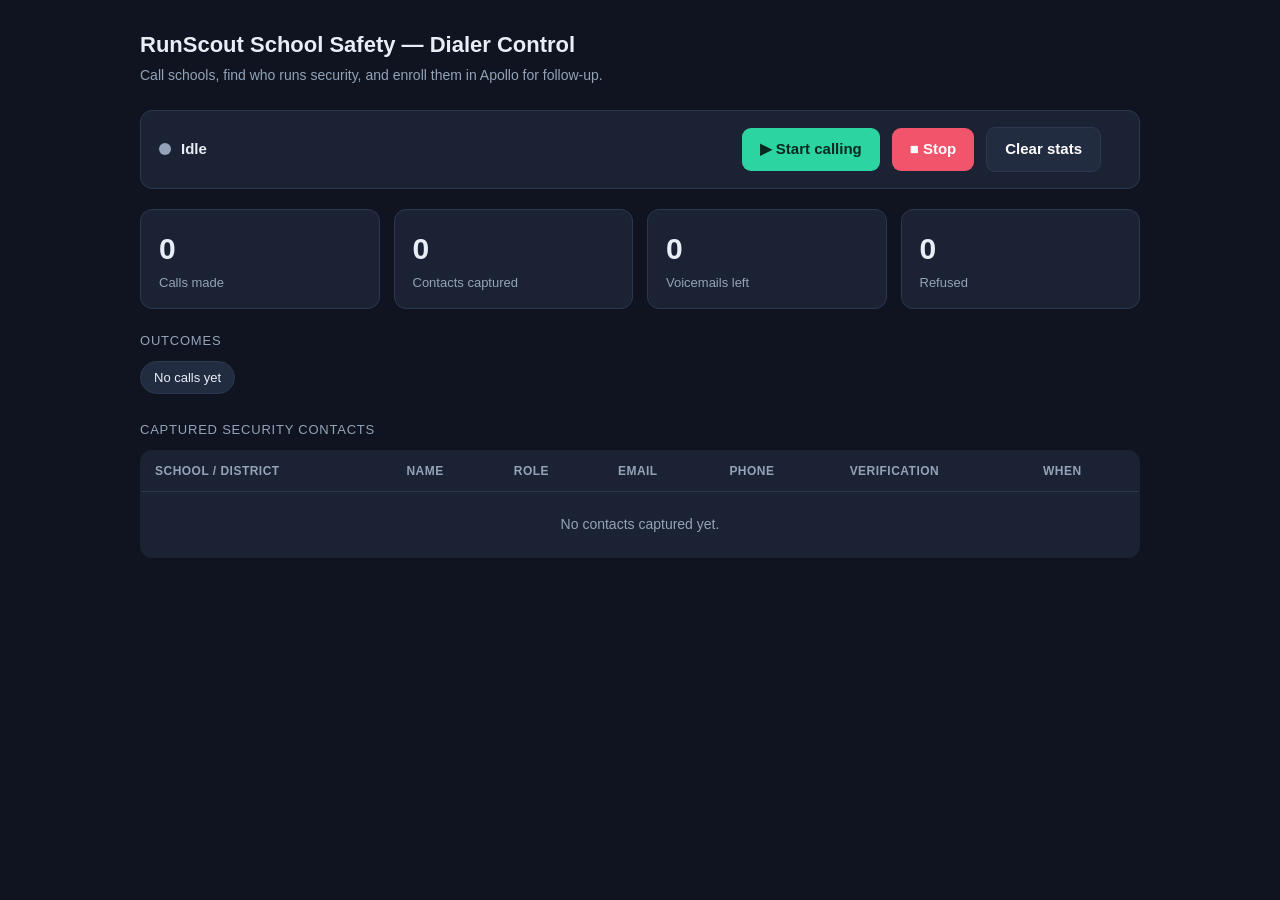
==== outbound-sales/server/static/control.html @ 388301c2 "Repurpose bot for RunScout school-safety outreach with Apollo + control panel Reworks the outbound-s" ====
<!DOCTYPE html>
<html lang="en">
<head>
  <meta charset="utf-8" />
  <meta name="viewport" content="width=device-width, initial-scale=1" />
  <title>RunScout School Safety — Dialer Control</title>
  <style>
    :root {
      --bg: #0f1420; --panel: #1a2233; --panel2: #222c41;
      --text: #e8edf6; --muted: #94a3b8; --line: #2c3850;
      --green: #2bd4a0; --red: #f0556b; --blue: #4a86e8; --amber: #ffb454;
    }
    * { box-sizing: border-box; }
    body {
      margin: 0; background: var(--bg); color: var(--text);
      font: 15px/1.5 -apple-system, BlinkMacSystemFont, "Segoe UI", Roboto, Helvetica, Arial, sans-serif;
    }
    .wrap { max-width: 1040px; margin: 0 auto; padding: 28px 20px 60px; }
    h1 { font-size: 22px; margin: 0 0 4px; }
    .sub { color: var(--muted); margin: 0 0 24px; font-size: 14px; }
    .bar {
      display: flex; align-items: center; gap: 12px; flex-wrap: wrap;
      background: var(--panel); border: 1px solid var(--line); border-radius: 12px;
      padding: 16px 18px; margin-bottom: 20px;
    }
    .status { display: flex; align-items: center; gap: 10px; font-weight: 600; margin-right: auto; }
    .dot { width: 12px; height: 12px; border-radius: 50%; background: var(--muted); }
    .dot.run { background: var(--green); box-shadow: 0 0 0 4px rgba(43,212,160,.18); animation: pulse 1.4s infinite; }
    .dot.idle { background: var(--muted); }
    @keyframes pulse { 0%,100% { opacity: 1 } 50% { opacity: .45 } }
    button {
      font: inherit; font-weight: 600; color: #fff; border: 0; border-radius: 9px;
      padding: 10px 18px; cursor: pointer; transition: transform .04s, opacity .15s;
    }
    button:active { transform: translateY(1px); }
    button:disabled { opacity: .4; cursor: not-allowed; }
    .start { background: var(--green); color: #06281f; }
    .stop { background: var(--red); }
    .clear { background: var(--panel2); border: 1px solid var(--line); }
    .cards { display: grid; grid-template-columns: repeat(auto-fit, minmax(150px, 1fr)); gap: 14px; margin-bottom: 22px; }
    .card { background: var(--panel); border: 1px solid var(--line); border-radius: 12px; padding: 16px 18px; }
    .card .n { font-size: 30px; font-weight: 700; }
    .card .l { color: var(--muted); font-size: 13px; margin-top: 2px; }
    .section-title { font-size: 13px; text-transform: uppercase; letter-spacing: .06em; color: var(--muted); margin: 0 0 10px; }
    .chips { display: flex; flex-wrap: wrap; gap: 8px; margin-bottom: 26px; }
    .chip { background: var(--panel2); border: 1px solid var(--line); border-radius: 999px; padding: 6px 13px; font-size: 13px; }
    .chip b { color: var(--green); }
    table { width: 100%; border-collapse: collapse; background: var(--panel); border: 1px solid var(--line); border-radius: 12px; overflow: hidden; }
    th, td { text-align: left; padding: 11px 14px; border-bottom: 1px solid var(--line); font-size: 14px; vertical-align: top; }
    th { color: var(--muted); font-weight: 600; font-size: 12px; text-transform: uppercase; letter-spacing: .04em; }
    tr:last-child td { border-bottom: 0; }
    td.mono { font-family: ui-monospace, SFMono-Regular, Menlo, monospace; font-size: 13px; }
    .vmatch-yes { color: var(--green); } .vmatch-no { color: var(--red); } .vmatch-unknown { color: var(--amber); }
    .empty { color: var(--muted); padding: 22px 14px; text-align: center; }
    .err { color: var(--red); font-size: 13px; margin-left: 8px; }
  </style>
</head>
<body>
  <div class="wrap">
    <h1>RunScout School Safety — Dialer Control</h1>
    <p class="sub">Call schools, find who runs security, and enroll them in Apollo for follow-up.</p>

    <div class="bar">
      <div class="status">
        <span id="dot" class="dot idle"></span>
        <span id="statusText">Idle</span>
      </div>
      <button id="startBtn" class="start">▶ Start calling</button>
      <button id="stopBtn" class="stop">■ Stop</button>
      <button id="clearBtn" class="clear">Clear stats</button>
      <span id="err" class="err"></span>
    </div>

    <div class="cards">
      <div class="card"><div class="n" id="totalCalls">0</div><div class="l">Calls made</div></div>
      <div class="card"><div class="n" id="captured">0</div><div class="l">Contacts captured</div></div>
      <div class="card"><div class="n" id="voicemails">0</div><div class="l">Voicemails left</div></div>
      <div class="card"><div class="n" id="refused">0</div><div class="l">Refused</div></div>
    </div>

    <p class="section-title">Outcomes</p>
    <div class="chips" id="chips"><span class="chip">No calls yet</span></div>

    <p class="section-title">Captured security contacts</p>
    <table>
      <thead>
        <tr><th>School / District</th><th>Name</th><th>Role</th><th>Email</th><th>Phone</th><th>Verification</th><th>When</th></tr>
      </thead>
      <tbody id="contacts">
        <tr><td colspan="7" class="empty">No contacts captured yet.</td></tr>
      </tbody>
    </table>
  </div>

  <script>
    const $ = (id) => document.getElementById(id);
    const startBtn = $("startBtn"), stopBtn = $("stopBtn"), clearBtn = $("clearBtn");

    function esc(s) {
      return String(s ?? "").replace(/[&<>"]/g, c => ({ "&": "&amp;", "<": "&lt;", ">": "&gt;", '"': "&quot;" }[c]));
    }

    function fmtPhone(c) {
      if (!c.phone) return "—";
      return esc(c.phone) + (c.extension ? " x" + esc(c.extension) : "");
    }

    function fmtTime(ts) {
      if (!ts) return "—";
      try { return new Date(ts).toLocaleTimeString([], { hour: "2-digit", minute: "2-digit" }); }
      catch { return esc(ts); }
    }

    function vmatchHtml(verification) {
      const m = /email_domain_match=(\w+)/.exec(verification || "");
      if (!m) return esc(verification || "—");
      const v = m[1];
      const label = v === "yes" ? "domain ✓" : v === "no" ? "domain ✗" : "domain ?";
      return `<span class="vmatch-${v}">${label}</span>`;
    }

    async function api(path, method = "GET") {
      const r = await fetch(path, { method });
      if (!r.ok) {
        let detail = r.statusText;
        try { detail = (await r.json()).detail || detail; } catch {}
        throw new Error(detail);
      }
      return r.json();
    }

    function render(data) {
      const running = data.running;
      $("dot").className = "dot " + (running ? "run" : "idle");
      $("statusText").textContent = running
        ? "Calling… (started " + fmtTime(data.started_at) + ")"
        : "Idle";
      startBtn.disabled = running;
      stopBtn.disabled = !running;
      clearBtn.disabled = running;

      const s = data.stats;
      $("totalCalls").textContent = s.total_calls;
      $("captured").textContent = s.contacts_captured;
      $("voicemails").textContent = s.outcomes.voicemail || 0;
      $("refused").textContent = s.outcomes.refused || 0;

      const outcomes = Object.entries(s.outcomes).sort((a, b) => b[1] - a[1]);
      $("chips").innerHTML = outcomes.length
        ? outcomes.map(([k, v]) => `<span class="chip">${esc(k)} <b>${v}</b></span>`).join("")
        : `<span class="chip">No calls yet</span>`;

      $("contacts").innerHTML = s.contacts.length
        ? s.contacts.map(c => `
            <tr>
              <td>${esc(c.school) || "—"}</td>
              <td>${esc(c.name) || "—"}</td>
              <td>${esc(c.role) || "—"}</td>
              <td class="mono">${esc(c.email) || "—"}</td>
              <td class="mono">${fmtPhone(c)}</td>
              <td>${vmatchHtml(c.verification)}</td>
              <td>${fmtTime(c.timestamp)}</td>
            </tr>`).join("")
        : `<tr><td colspan="7" class="empty">No contacts captured yet.</td></tr>`;
    }

    function flashError(msg) {
      $("err").textContent = msg;
      setTimeout(() => { $("err").textContent = ""; }, 4000);
    }

    async function poll() {
      try { render(await api("/campaign/status")); } catch (e) { /* server momentarily down */ }
    }

    startBtn.onclick = async () => {
      try { await api("/campaign/start", "POST"); await poll(); }
      catch (e) { flashError(e.message); }
    };
    stopBtn.onclick = async () => {
      try { await api("/campaign/stop", "POST"); await poll(); }
      catch (e) { flashError(e.message); }
    };
    clearBtn.onclick = async () => {
      if (!confirm("Clear all recorded call stats?")) return;
      try { await api("/results/clear", "POST"); await poll(); }
      catch (e) { flashError(e.message); }
    };

    poll();
    setInterval(poll, 2500);
  </script>
</body>
</html>
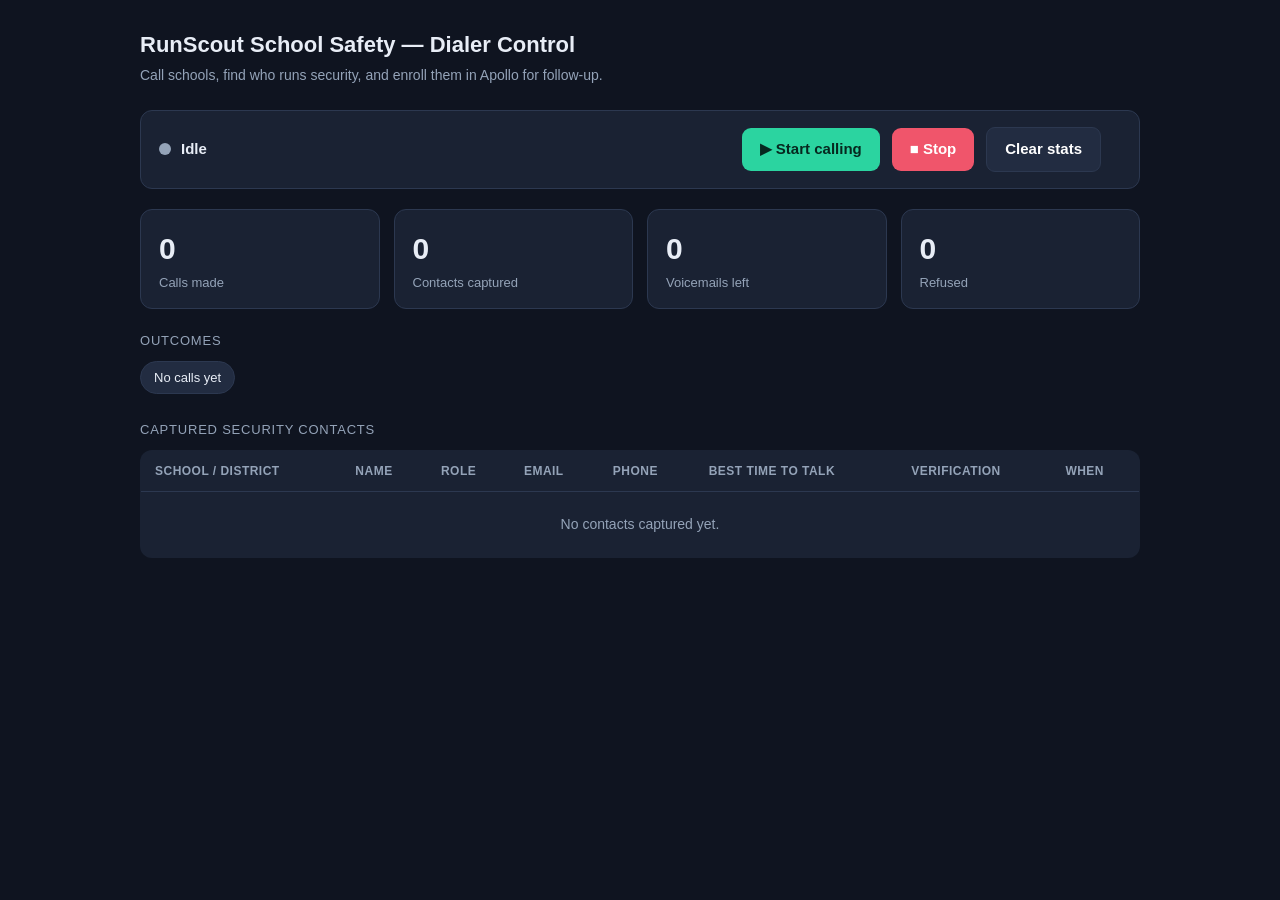
==== commit bc259a95: "Split call into gatekeeper vs. decision-maker branches; capture follow-up time When Hailey reaches t" ====
--- a/outbound-sales/server/static/control.html
+++ b/outbound-sales/server/static/control.html
@@ -84,10 +84,10 @@
     <p class="section-title">Captured security contacts</p>
     <table>
       <thead>
-        <tr><th>School / District</th><th>Name</th><th>Role</th><th>Email</th><th>Phone</th><th>Verification</th><th>When</th></tr>
+        <tr><th>School / District</th><th>Name</th><th>Role</th><th>Email</th><th>Phone</th><th>Best time to talk</th><th>Verification</th><th>When</th></tr>
       </thead>
       <tbody id="contacts">
-        <tr><td colspan="7" class="empty">No contacts captured yet.</td></tr>
+        <tr><td colspan="8" class="empty">No contacts captured yet.</td></tr>
       </tbody>
     </table>
   </div>
@@ -158,10 +158,11 @@
               <td>${esc(c.role) || "—"}</td>
               <td class="mono">${esc(c.email) || "—"}</td>
               <td class="mono">${fmtPhone(c)}</td>
+              <td>${esc(c.best_time) || "—"}</td>
               <td>${vmatchHtml(c.verification)}</td>
               <td>${fmtTime(c.timestamp)}</td>
             </tr>`).join("")
-        : `<tr><td colspan="7" class="empty">No contacts captured yet.</td></tr>`;
+        : `<tr><td colspan="8" class="empty">No contacts captured yet.</td></tr>`;
     }
 
     function flashError(msg) {
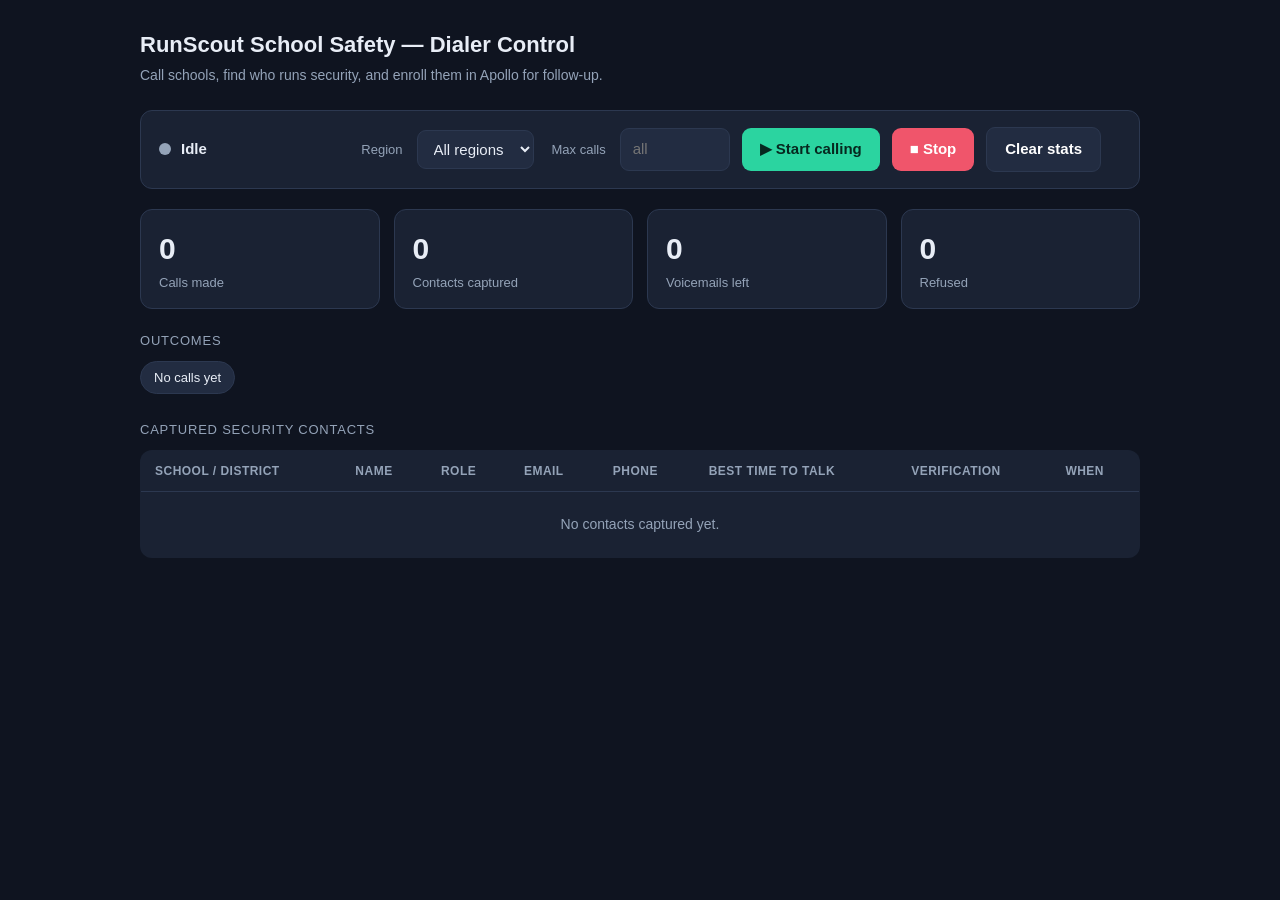
==== commit cbffa949: "Add region + chunk controls and private-school regions to the campaign leads.csv now carries a 'regi" ====
--- a/outbound-sales/server/static/control.html
+++ b/outbound-sales/server/static/control.html
@@ -37,6 +37,12 @@
     .start { background: var(--green); color: #06281f; }
     .stop { background: var(--red); }
     .clear { background: var(--panel2); border: 1px solid var(--line); }
+    select, input.num {
+      font: inherit; color: var(--text); background: var(--panel2);
+      border: 1px solid var(--line); border-radius: 9px; padding: 9px 12px;
+    }
+    input.num { width: 110px; }
+    .ctl-label { color: var(--muted); font-size: 13px; margin: 0 2px 0 6px; }
     .cards { display: grid; grid-template-columns: repeat(auto-fit, minmax(150px, 1fr)); gap: 14px; margin-bottom: 22px; }
     .card { background: var(--panel); border: 1px solid var(--line); border-radius: 12px; padding: 16px 18px; }
     .card .n { font-size: 30px; font-weight: 700; }
@@ -65,6 +71,10 @@
         <span id="dot" class="dot idle"></span>
         <span id="statusText">Idle</span>
       </div>
+      <span class="ctl-label">Region</span>
+      <select id="region"><option value="">All regions</option></select>
+      <span class="ctl-label">Max calls</span>
+      <input id="limit" class="num" type="number" min="1" placeholder="all" />
       <button id="startBtn" class="start">▶ Start calling</button>
       <button id="stopBtn" class="stop">■ Stop</button>
       <button id="clearBtn" class="clear">Clear stats</button>
@@ -95,6 +105,18 @@
   <script>
     const $ = (id) => document.getElementById(id);
     const startBtn = $("startBtn"), stopBtn = $("stopBtn"), clearBtn = $("clearBtn");
+    const regionSel = $("region"), limitInput = $("limit");
+
+    async function loadRegions() {
+      try {
+        const d = await api("/regions");
+        const opts = [`<option value="">All regions (${d.total})</option>`];
+        for (const r of d.regions) {
+          opts.push(`<option value="${esc(r.region)}">${esc(r.region)} (${r.count})</option>`);
+        }
+        regionSel.innerHTML = opts.join("");
+      } catch (e) { /* leave default */ }
+    }
 
     function esc(s) {
       return String(s ?? "").replace(/[&<>"]/g, c => ({ "&": "&amp;", "<": "&lt;", ">": "&gt;", '"': "&quot;" }[c]));
@@ -132,12 +154,18 @@
     function render(data) {
       const running = data.running;
       $("dot").className = "dot " + (running ? "run" : "idle");
-      $("statusText").textContent = running
-        ? "Calling… (started " + fmtTime(data.started_at) + ")"
-        : "Idle";
+      if (running) {
+        const scope = data.region ? data.region : "all regions";
+        const cap = data.limit ? `, max ${data.limit}` : "";
+        $("statusText").textContent = `Calling ${scope}${cap}… (started ${fmtTime(data.started_at)})`;
+      } else {
+        $("statusText").textContent = "Idle";
+      }
       startBtn.disabled = running;
       stopBtn.disabled = !running;
       clearBtn.disabled = running;
+      regionSel.disabled = running;
+      limitInput.disabled = running;
 
       const s = data.stats;
       $("totalCalls").textContent = s.total_calls;
@@ -175,7 +203,11 @@
     }
 
     startBtn.onclick = async () => {
-      try { await api("/campaign/start", "POST"); await poll(); }
+      const params = new URLSearchParams();
+      if (regionSel.value) params.set("region", regionSel.value);
+      if (limitInput.value) params.set("limit", limitInput.value);
+      const qs = params.toString();
+      try { await api("/campaign/start" + (qs ? "?" + qs : ""), "POST"); await poll(); }
       catch (e) { flashError(e.message); }
     };
     stopBtn.onclick = async () => {
@@ -188,6 +220,7 @@
       catch (e) { flashError(e.message); }
     };
 
+    loadRegions();
     poll();
     setInterval(poll, 2500);
   </script>
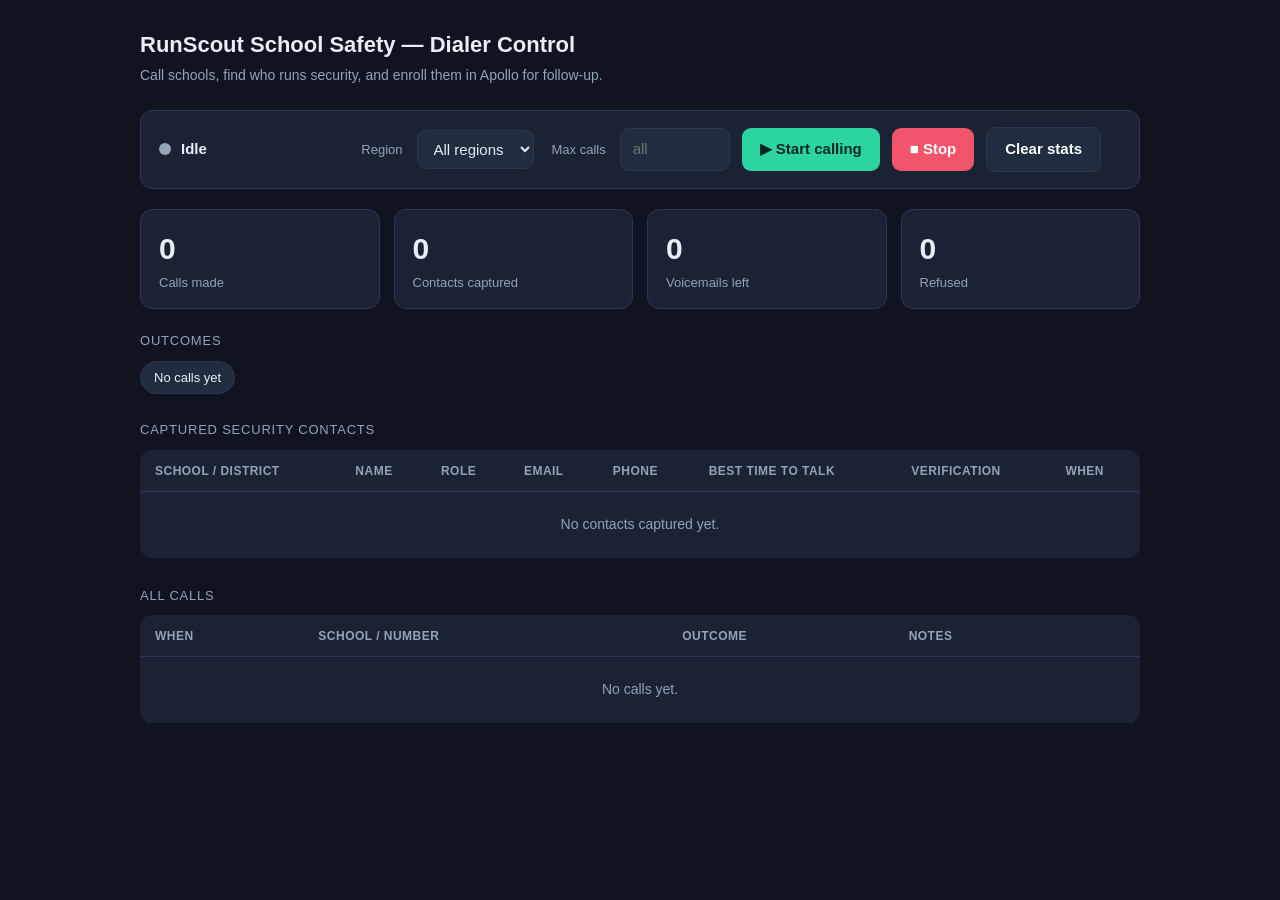
==== commit a7fbc60b: "Add call transcripts to the dashboard for prompt review - bot.py: capture full conversation from the" ====
--- a/outbound-sales/server/static/control.html
+++ b/outbound-sales/server/static/control.html
@@ -59,6 +59,57 @@
     .vmatch-yes { color: var(--green); } .vmatch-no { color: var(--red); } .vmatch-unknown { color: var(--amber); }
     .empty { color: var(--muted); padding: 22px 14px; text-align: center; }
     .err { color: var(--red); font-size: 13px; margin-left: 8px; }
+    .outcome-badge {
+      display: inline-block; border-radius: 999px; padding: 2px 10px;
+      font-size: 12px; font-weight: 600; letter-spacing: .03em;
+    }
+    .ob-contact_captured { background: rgba(43,212,160,.15); color: var(--green); }
+    .ob-voicemail { background: rgba(74,134,232,.15); color: var(--blue); }
+    .ob-refused { background: rgba(240,85,107,.15); color: var(--red); }
+    .ob-wrong_number,.ob-other,.ob-hung_up,.ob-no_answer,.ob-error,.ob-timeout,.ob-dialout_error {
+      background: rgba(148,163,184,.12); color: var(--muted);
+    }
+    .btn-xs {
+      font: inherit; font-size: 12px; font-weight: 600; color: var(--blue);
+      background: rgba(74,134,232,.1); border: 1px solid rgba(74,134,232,.3);
+      border-radius: 6px; padding: 3px 10px; cursor: pointer;
+    }
+    .btn-xs:hover { background: rgba(74,134,232,.2); }
+    /* Transcript modal */
+    .modal-bg {
+      display: none; position: fixed; inset: 0; background: rgba(0,0,0,.6);
+      z-index: 100; align-items: center; justify-content: center;
+    }
+    .modal-bg.open { display: flex; }
+    .modal {
+      background: var(--panel); border: 1px solid var(--line); border-radius: 16px;
+      width: min(720px, 95vw); max-height: 80vh; display: flex; flex-direction: column;
+      overflow: hidden;
+    }
+    .modal-header {
+      display: flex; align-items: center; justify-content: space-between;
+      padding: 16px 20px; border-bottom: 1px solid var(--line);
+    }
+    .modal-title { font-weight: 700; font-size: 15px; }
+    .modal-sub { font-size: 13px; color: var(--muted); margin-top: 2px; }
+    .modal-close {
+      font: inherit; font-size: 20px; color: var(--muted); background: none;
+      border: none; cursor: pointer; padding: 0 4px; line-height: 1;
+    }
+    .modal-close:hover { color: var(--text); }
+    .modal-body { overflow-y: auto; padding: 20px; flex: 1; }
+    .turn { margin-bottom: 14px; }
+    .turn-label {
+      font-size: 11px; font-weight: 700; letter-spacing: .06em;
+      text-transform: uppercase; margin-bottom: 4px;
+    }
+    .turn-hailey .turn-label { color: var(--green); }
+    .turn-user .turn-label { color: var(--blue); }
+    .turn-bubble {
+      background: var(--panel2); border-radius: 10px; padding: 10px 14px;
+      font-size: 14px; line-height: 1.55;
+    }
+    .no-transcript { color: var(--muted); font-size: 14px; text-align: center; padding: 32px; }
   </style>
 </head>
 <body>
@@ -100,6 +151,30 @@
         <tr><td colspan="8" class="empty">No contacts captured yet.</td></tr>
       </tbody>
     </table>
+
+    <p class="section-title" style="margin-top:28px">All calls</p>
+    <table>
+      <thead>
+        <tr><th>When</th><th>School / Number</th><th>Outcome</th><th>Notes</th><th></th></tr>
+      </thead>
+      <tbody id="allCalls">
+        <tr><td colspan="5" class="empty">No calls yet.</td></tr>
+      </tbody>
+    </table>
+  </div>
+
+  <!-- Transcript modal -->
+  <div class="modal-bg" id="modalBg">
+    <div class="modal">
+      <div class="modal-header">
+        <div>
+          <div class="modal-title" id="modalTitle">Call transcript</div>
+          <div class="modal-sub" id="modalSub"></div>
+        </div>
+        <button class="modal-close" id="modalClose">✕</button>
+      </div>
+      <div class="modal-body" id="modalBody"></div>
+    </div>
   </div>
 
   <script>
@@ -149,6 +224,46 @@
         throw new Error(detail);
       }
       return r.json();
+    }
+
+    // Transcript modal
+    const modalBg = $("modalBg"), modalTitle = $("modalTitle"),
+          modalSub = $("modalSub"), modalBody = $("modalBody");
+
+    $("modalClose").onclick = () => modalBg.classList.remove("open");
+    modalBg.onclick = (e) => { if (e.target === modalBg) modalBg.classList.remove("open"); };
+
+    async function openTranscript(callId, school, outcome) {
+      modalTitle.textContent = esc(school) || "Transcript";
+      modalSub.textContent = `Outcome: ${esc(outcome)}  ·  call ${callId}`;
+      modalBody.innerHTML = `<p class="no-transcript">Loading…</p>`;
+      modalBg.classList.add("open");
+      try {
+        const row = await api("/call/" + encodeURIComponent(callId));
+        let turns = [];
+        try { turns = JSON.parse(row.transcript || "[]"); } catch {}
+        if (!turns.length) {
+          modalBody.innerHTML = `<p class="no-transcript">No transcript recorded for this call.<br><small>Transcripts are only captured on calls made after this feature was deployed.</small></p>`;
+          return;
+        }
+        modalBody.innerHTML = turns.map(t => {
+          const isHailey = t.role === "assistant";
+          const cls = isHailey ? "turn-hailey" : "turn-user";
+          const label = isHailey ? "Hailey" : "Caller";
+          return `<div class="turn ${cls}">
+            <div class="turn-label">${label}</div>
+            <div class="turn-bubble">${esc(t.text)}</div>
+          </div>`;
+        }).join("");
+      } catch (e) {
+        modalBody.innerHTML = `<p class="no-transcript">Failed to load transcript: ${esc(e.message)}</p>`;
+      }
+    }
+
+    function outcomeBadge(outcome) {
+      const safe = esc(outcome);
+      const cls = "ob-" + (outcome || "other").replace(/[^a-z_]/g, "_");
+      return `<span class="outcome-badge ${cls}">${safe}</span>`;
     }
 
     function render(data) {
@@ -191,6 +306,20 @@
               <td>${fmtTime(c.timestamp)}</td>
             </tr>`).join("")
         : `<tr><td colspan="8" class="empty">No contacts captured yet.</td></tr>`;
+
+      const allCalls = data.all_calls || [];
+      $("allCalls").innerHTML = allCalls.length
+        ? allCalls.map(c => `
+            <tr>
+              <td style="white-space:nowrap">${fmtTime(c.timestamp)}</td>
+              <td>${esc(c.school) || "—"}</td>
+              <td>${outcomeBadge(c.outcome)}</td>
+              <td style="color:var(--muted);font-size:13px">${esc(c.notes) || ""}</td>
+              <td>${c.has_transcript
+                ? `<button class="btn-xs" onclick="openTranscript(${JSON.stringify(c.call_id)},${JSON.stringify(c.school)},${JSON.stringify(c.outcome)})">View transcript</button>`
+                : `<span style="color:var(--muted);font-size:12px">—</span>`}</td>
+            </tr>`).join("")
+        : `<tr><td colspan="5" class="empty">No calls yet.</td></tr>`;
     }
 
     function flashError(msg) {
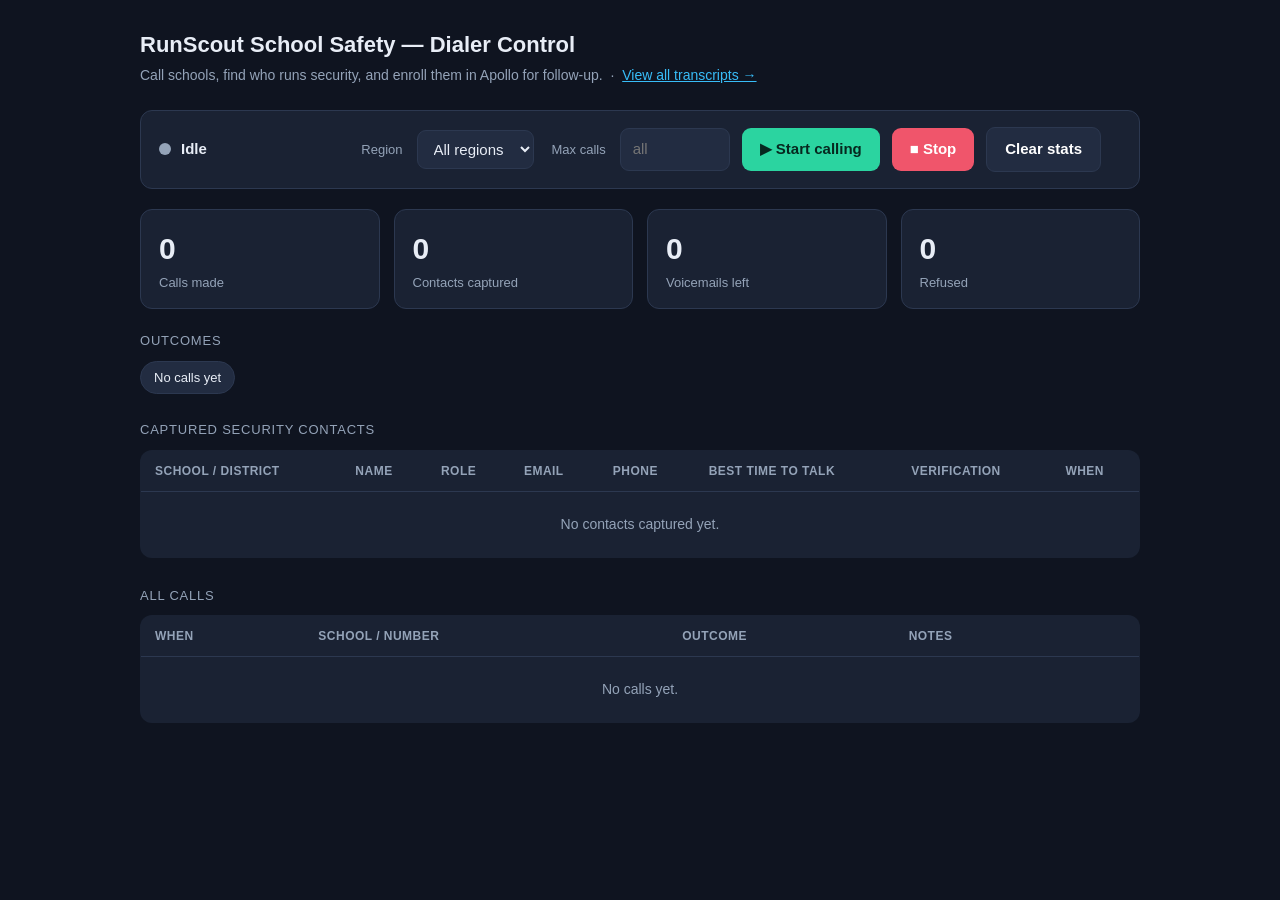
==== commit 9eae00cb: "Stop duplicate dialing on restart, add all-transcripts page, fix voicemail-after-nav trigger Duplica" ====
--- a/outbound-sales/server/static/control.html
+++ b/outbound-sales/server/static/control.html
@@ -115,7 +115,7 @@
 <body>
   <div class="wrap">
     <h1>RunScout School Safety — Dialer Control</h1>
-    <p class="sub">Call schools, find who runs security, and enroll them in Apollo for follow-up.</p>
+    <p class="sub">Call schools, find who runs security, and enroll them in Apollo for follow-up. &nbsp;·&nbsp; <a href="/transcripts" style="color:#38bdf8">View all transcripts →</a></p>
 
     <div class="bar">
       <div class="status">
@@ -232,6 +232,16 @@
 
     $("modalClose").onclick = () => modalBg.classList.remove("open");
     modalBg.onclick = (e) => { if (e.target === modalBg) modalBg.classList.remove("open"); };
+
+    // Keyed store so transcript buttons don't embed JSON in onclick attributes
+    // (which breaks when values contain double-quotes).
+    let _callStore = {};
+    document.addEventListener("click", e => {
+      const btn = e.target.closest("[data-call-id]");
+      if (!btn) return;
+      const c = _callStore[btn.dataset.callId];
+      if (c) openTranscript(c.call_id, c.school, c.outcome);
+    });
 
     async function openTranscript(callId, school, outcome) {
       modalTitle.textContent = esc(school) || "Transcript";
@@ -307,7 +317,10 @@
             </tr>`).join("")
         : `<tr><td colspan="8" class="empty">No contacts captured yet.</td></tr>`;
 
-      const allCalls = data.all_calls || [];
+      const allCalls = s.all_calls || [];
+      // Refresh the store so data-call-id buttons can look up their data.
+      _callStore = {};
+      allCalls.forEach(c => { _callStore[c.call_id] = c; });
       $("allCalls").innerHTML = allCalls.length
         ? allCalls.map(c => `
             <tr>
@@ -316,7 +329,7 @@
               <td>${outcomeBadge(c.outcome)}</td>
               <td style="color:var(--muted);font-size:13px">${esc(c.notes) || ""}</td>
               <td>${c.has_transcript
-                ? `<button class="btn-xs" onclick="openTranscript(${JSON.stringify(c.call_id)},${JSON.stringify(c.school)},${JSON.stringify(c.outcome)})">View transcript</button>`
+                ? `<button class="btn-xs" data-call-id="${esc(c.call_id)}">View transcript</button>`
                 : `<span style="color:var(--muted);font-size:12px">—</span>`}</td>
             </tr>`).join("")
         : `<tr><td colspan="5" class="empty">No calls yet.</td></tr>`;
